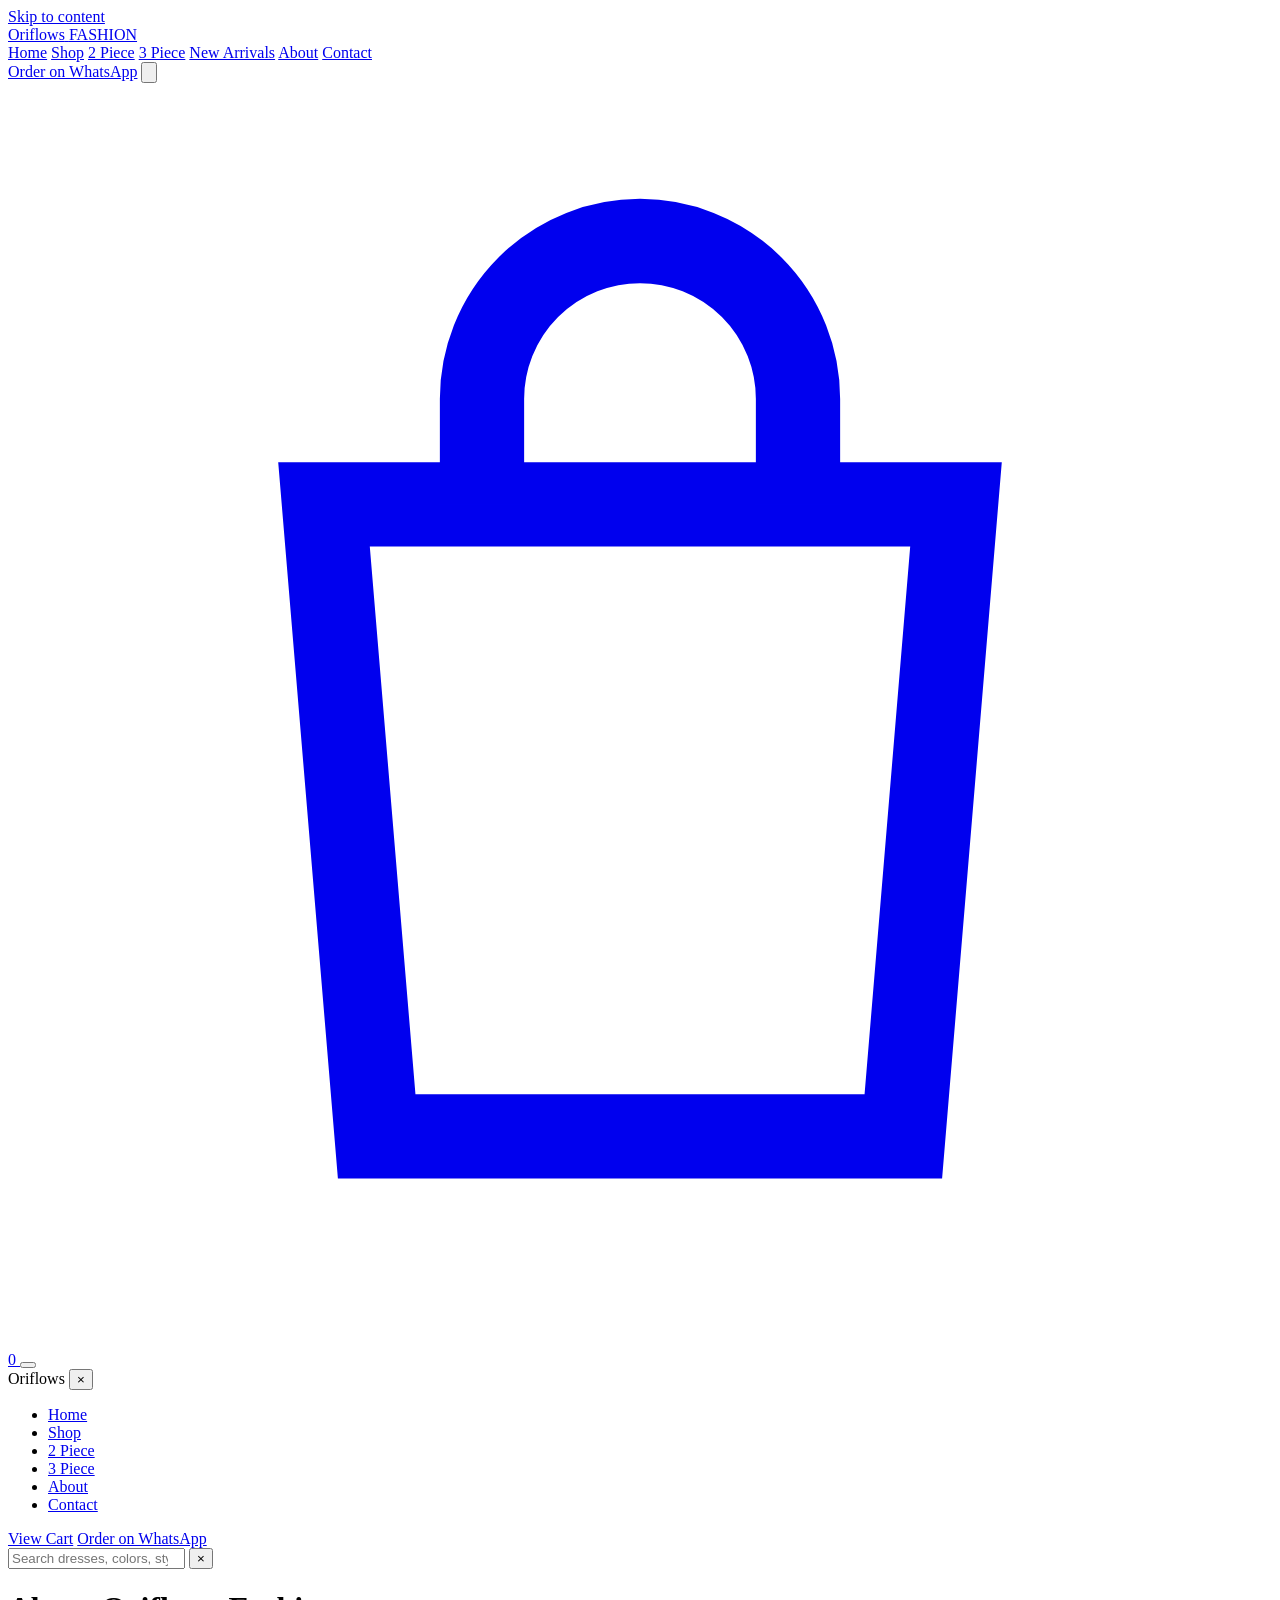
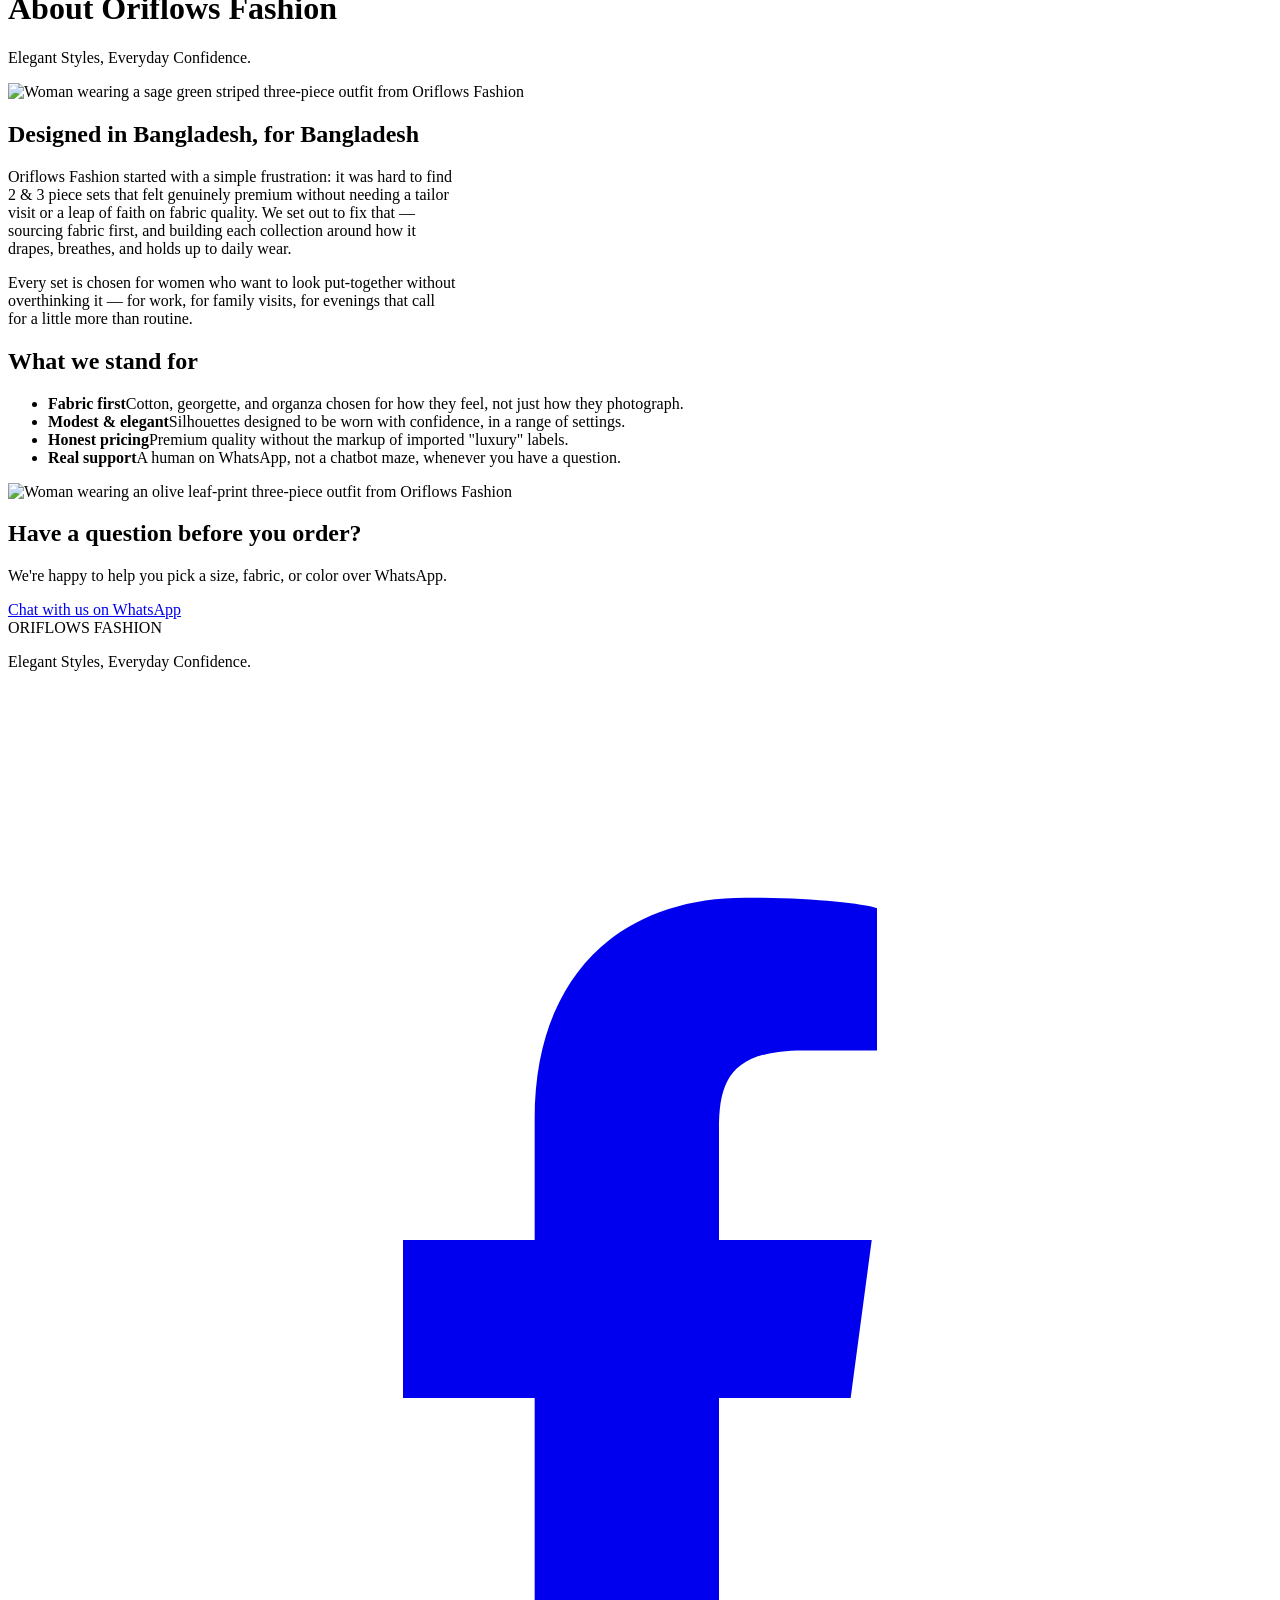
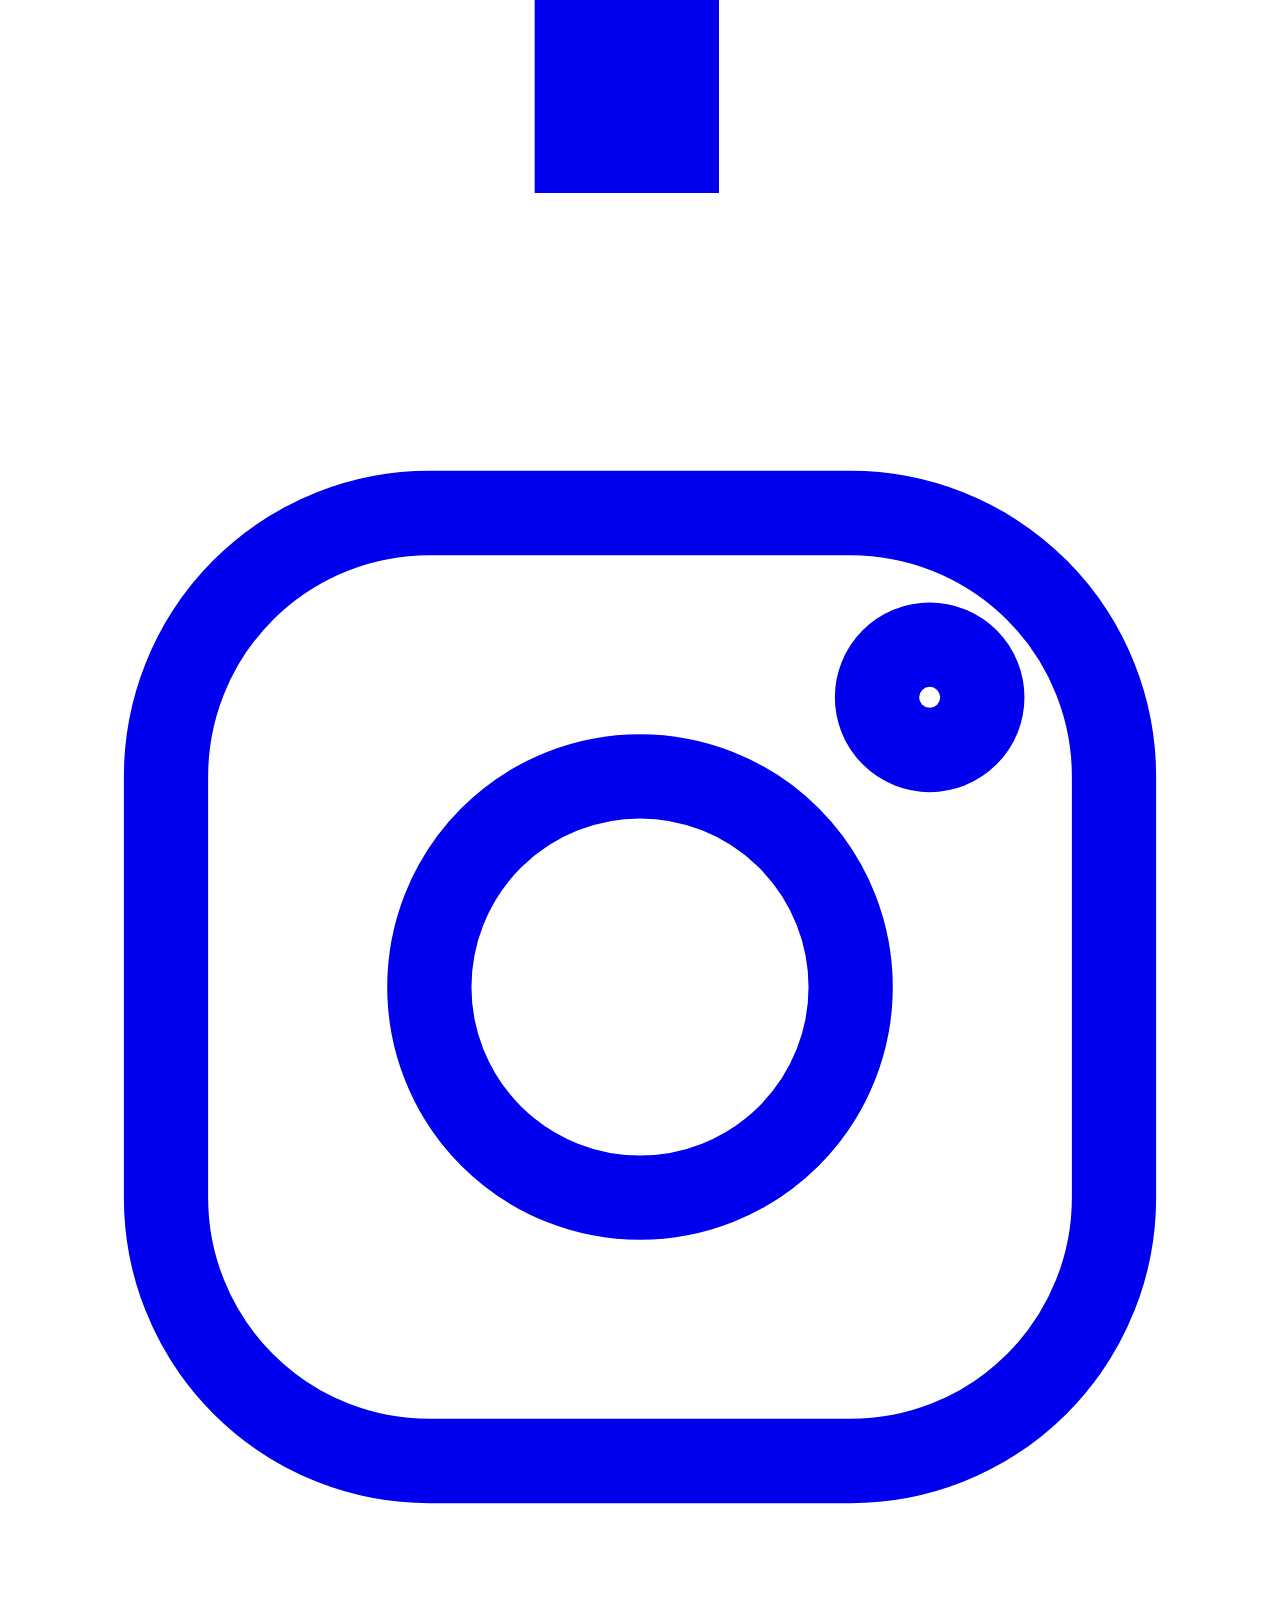
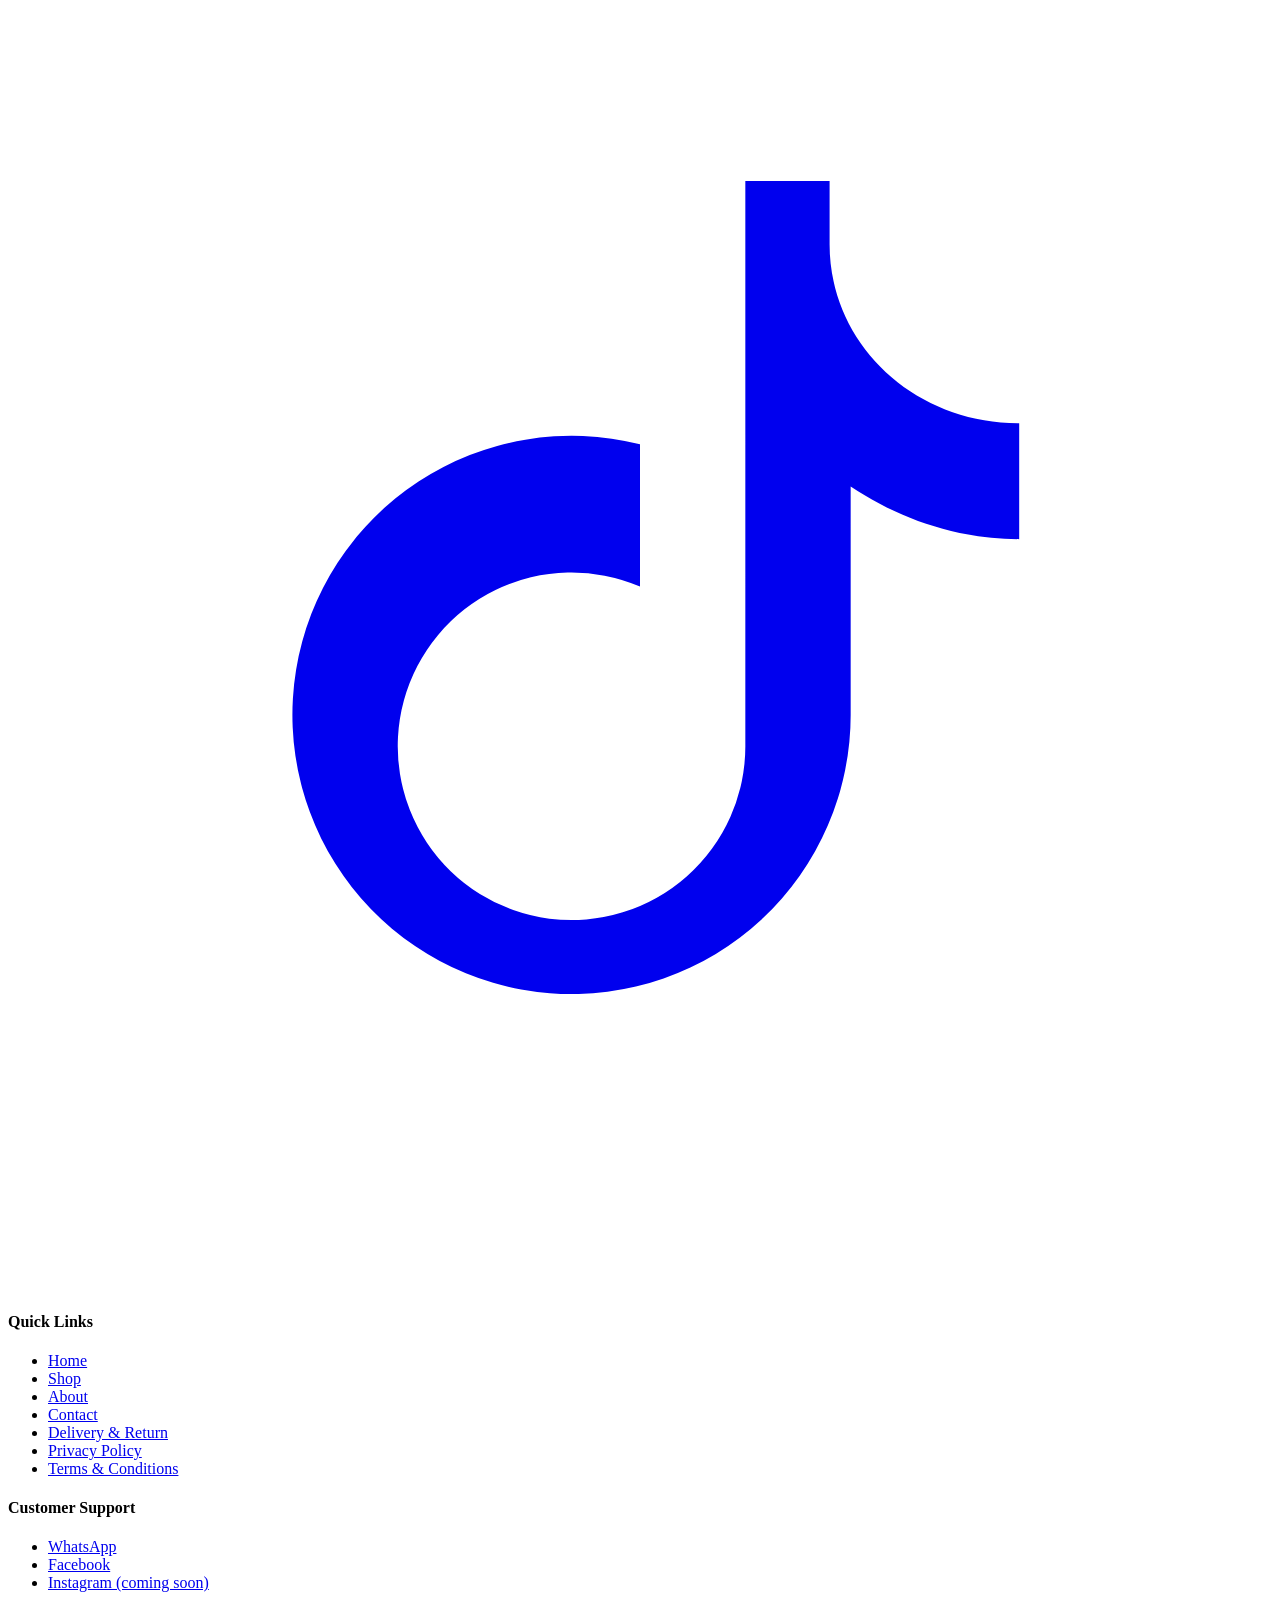
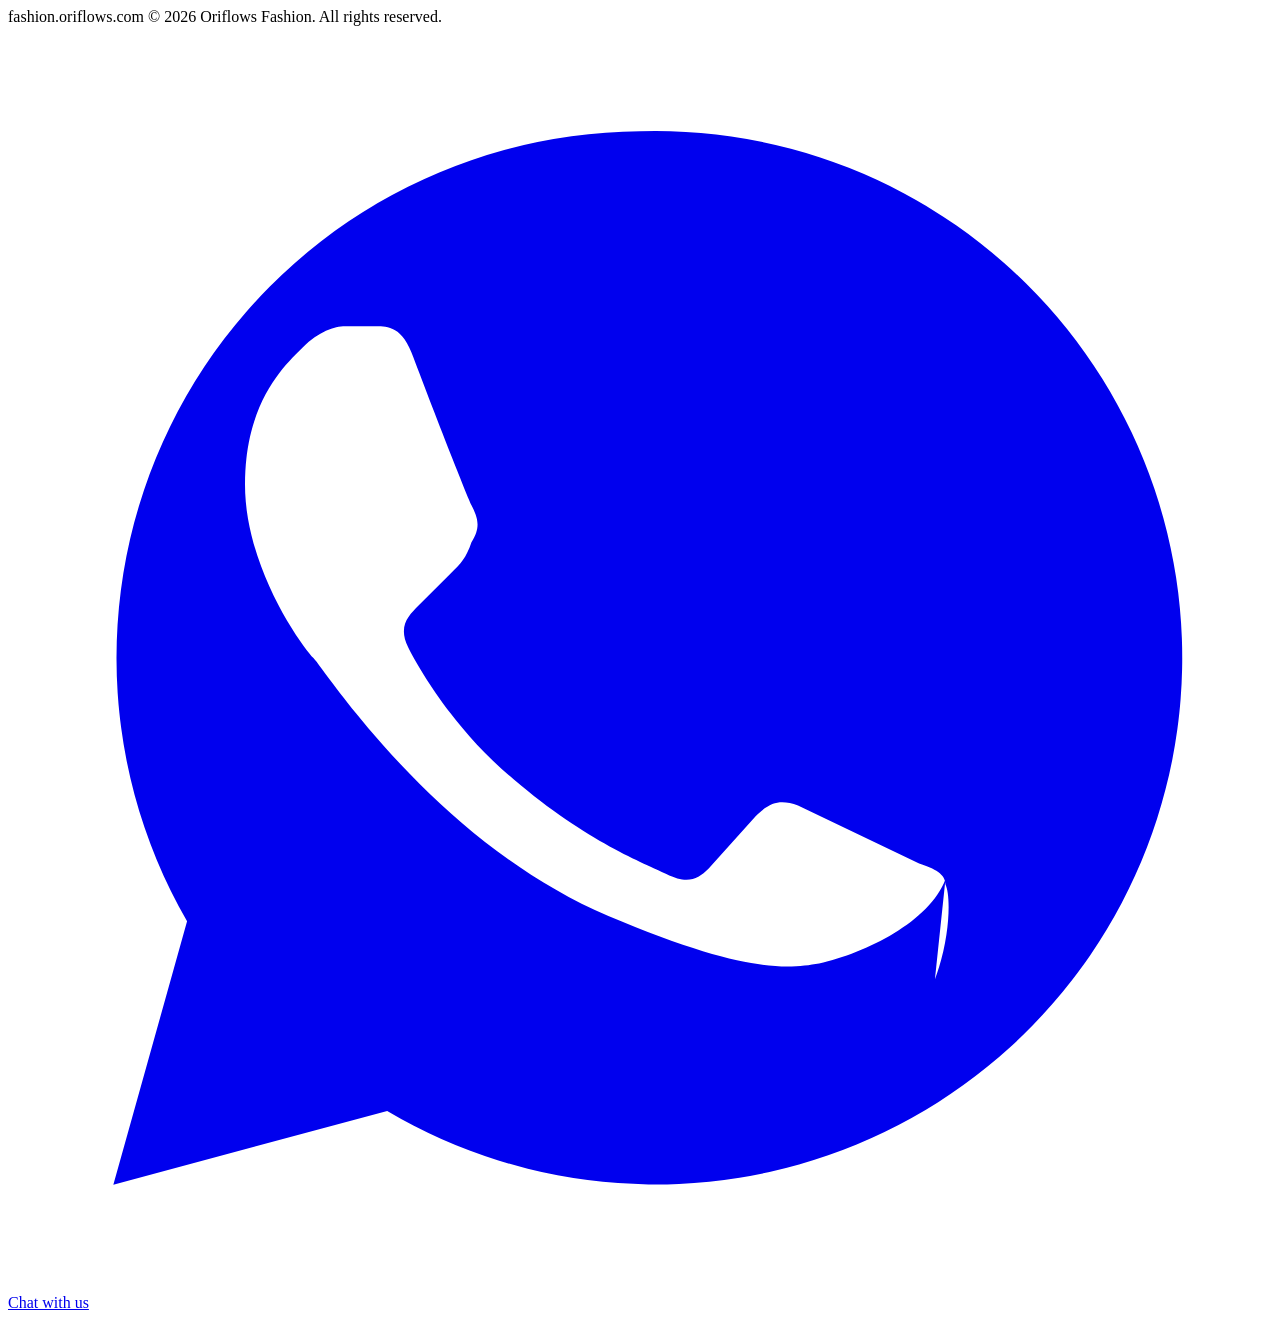
==== about.html @ 99f2ae24 "Add files via upload" ====
<!DOCTYPE html>
<html lang="en">
<head>
<meta charset="UTF-8">
<meta name="viewport" content="width=device-width, initial-scale=1.0">
<title>About Us | Oriflows Fashion</title>
<meta name="description" content="Oriflows Fashion is a Bangladesh-based women's fashion brand designing premium 2 & 3 piece outfits for everyday confidence.">
<link rel="canonical" href="https://fashion.oriflows.com/about">
<link rel="icon" href="data:,">
<link rel="stylesheet" href="css/style.css">
<link rel="stylesheet" href="css/responsive.css">
</head>
<body>
<a class="skip-link" href="#main">Skip to content</a>

<header class="site-header">
  <div class="container nav">
    <a href="index.html" class="brand">
      <span class="brand-name">Oriflows</span>
      <span class="brand-sub">FASHION</span>
    </a>
    <nav class="nav-links" aria-label="Main navigation">
      <a href="index.html">Home</a>
      <a href="shop.html">Shop</a>
      <a href="shop.html?category=2%20Piece">2 Piece</a>
      <a href="shop.html?category=3%20Piece">3 Piece</a>
      <a href="shop.html#top">New Arrivals</a>
      <a href="about.html" aria-current="page">About</a>
      <a href="contact.html">Contact</a>
    </nav>
    <div class="nav-actions">
      <a href="#" class="btn btn-whatsapp btn-sm nav-whatsapp" target="_blank" rel="noopener" data-whatsapp-hero>Order on WhatsApp</a>
      <button type="button" class="icon-btn" data-search-open aria-label="Search products">
        <svg viewBox="0 0 24 24" fill="none" stroke="currentColor" stroke-width="1.6"><circle cx="11" cy="11" r="7"/><line x1="21" y1="21" x2="16.65" y2="16.65"/></svg>
      </button>
      <a href="cart.html" class="icon-btn" aria-label="View cart">
        <svg viewBox="0 0 24 24" fill="none" stroke="currentColor" stroke-width="1.6"><path d="M6 8h12l-1 12H7L6 8z"/><path d="M9 8V6a3 3 0 0 1 6 0v2"/></svg>
        <span class="cart-count" data-cart-count data-count="0">0</span>
      </a>
      <button type="button" class="hamburger" data-hamburger aria-label="Open menu" aria-expanded="false"><span></span></button>
    </div>
  </div>
</header>

<div class="mobile-menu" data-mobile-menu>
  <div class="mobile-menu-top">
    <span class="brand-name" style="color:var(--color-primary)">Oriflows</span>
    <button type="button" class="mobile-menu-close" data-mobile-menu-close aria-label="Close menu">&times;</button>
  </div>
  <ul class="mobile-menu-links">
    <li><a href="index.html">Home</a></li>
    <li><a href="shop.html">Shop</a></li>
    <li><a href="shop.html?category=2%20Piece">2 Piece</a></li>
    <li><a href="shop.html?category=3%20Piece">3 Piece</a></li>
    <li><a href="about.html">About</a></li>
    <li><a href="contact.html">Contact</a></li>
  </ul>
  <div class="mobile-menu-footer">
    <a href="cart.html" class="btn btn-outline btn-block">View Cart</a>
    <a href="#" class="btn btn-whatsapp btn-block" target="_blank" rel="noopener" data-whatsapp-hero>Order on WhatsApp</a>
  </div>
</div>

<div class="search-overlay" data-search-overlay>
  <div class="search-box">
    <form onsubmit="return false;">
      <input type="search" placeholder="Search dresses, colors, styles..." data-search-input aria-label="Search products">
      <button type="button" data-search-close aria-label="Close search">&times;</button>
    </form>
    <div class="search-results" data-search-results></div>
  </div>
</div>

<main id="main">
  <div class="page-header">
    <div class="container">
      <h1>About Oriflows Fashion</h1>
      <p class="section-lede">Elegant Styles, Everyday Confidence.</p>
    </div>
  </div>

  <div class="container">
    <div class="about-block">
      <img src="assets/images/products/product-002-1.jpg" alt="Woman wearing a sage green striped three-piece outfit from Oriflows Fashion" loading="lazy">
      <div>
        <h2>Designed in Bangladesh, for Bangladesh</h2>
        <p class="section-lede" style="max-width:56ch;">Oriflows Fashion started with a simple frustration: it was hard to find 2 &amp; 3 piece sets that felt genuinely premium without needing a tailor visit or a leap of faith on fabric quality. We set out to fix that — sourcing fabric first, and building each collection around how it drapes, breathes, and holds up to daily wear.</p>
        <p class="section-lede" style="max-width:56ch;">Every set is chosen for women who want to look put-together without overthinking it — for work, for family visits, for evenings that call for a little more than routine.</p>
      </div>
    </div>

    <div class="about-block reverse">
      <div>
        <h2>What we stand for</h2>
        <ul class="about-values">
          <li><strong>Fabric first</strong>Cotton, georgette, and organza chosen for how they feel, not just how they photograph.</li>
          <li><strong>Modest &amp; elegant</strong>Silhouettes designed to be worn with confidence, in a range of settings.</li>
          <li><strong>Honest pricing</strong>Premium quality without the markup of imported "luxury" labels.</li>
          <li><strong>Real support</strong>A human on WhatsApp, not a chatbot maze, whenever you have a question.</li>
        </ul>
      </div>
      <img src="assets/images/products/product-003-1.jpg" alt="Woman wearing an olive leaf-print three-piece outfit from Oriflows Fashion" loading="lazy">
    </div>
  </div>

  <section class="section section-primary cta-banner">
    <div class="container">
      <h2>Have a question before you order?</h2>
      <p class="section-lede">We're happy to help you pick a size, fabric, or color over WhatsApp.</p>
      <a href="#" class="btn btn-whatsapp" target="_blank" rel="noopener" data-whatsapp-hero>Chat with us on WhatsApp</a>
    </div>
  </section>
</main>

<footer class="site-footer">
  <div class="container">
    <div class="footer-grid">
      <div class="footer-brand">
        <span class="brand-name">ORIFLOWS FASHION</span>
        <p class="footer-tagline">Elegant Styles, Everyday Confidence.</p>
        <div class="footer-social">
          <a href="https://facebook.com/oriflowsfashion" target="_blank" rel="noopener" aria-label="Facebook"><svg viewBox="0 0 24 24" fill="currentColor"><path d="M13.5 21v-7.5H16l.4-3H13.5V8.4c0-.9.2-1.5 1.6-1.5H16.5V4.2C16.2 4.1 15.2 4 14 4c-2.4 0-4 1.5-4 4.2V10.5H7.5v3H10V21z"/></svg></a>
          <a href="#" target="_blank" rel="noopener" aria-label="Instagram"><svg viewBox="0 0 24 24" fill="none" stroke="currentColor" stroke-width="1.6"><rect x="3" y="3" width="18" height="18" rx="5"/><circle cx="12" cy="12" r="4"/><circle cx="17.5" cy="6.5" r="1"/></svg></a>
          <a href="#" target="_blank" rel="noopener" aria-label="TikTok"><svg viewBox="0 0 24 24" fill="currentColor"><path d="M14 3v10.7a3.3 3.3 0 1 1-2-3V8a5.3 5.3 0 1 0 4 5.1V8.8c.9.6 2 1 3.2 1V7.6c-2 0-3.6-1.5-3.6-3.4V3z"/></svg></a>
        </div>
      </div>
      <div class="footer-col">
        <h4>Quick Links</h4>
        <ul>
          <li><a href="index.html">Home</a></li>
          <li><a href="shop.html">Shop</a></li>
          <li><a href="about.html">About</a></li>
          <li><a href="contact.html">Contact</a></li>
          <li><a href="delivery.html">Delivery &amp; Return</a></li>
          <li><a href="privacy.html">Privacy Policy</a></li>
          <li><a href="terms.html">Terms &amp; Conditions</a></li>
        </ul>
      </div>
      <div class="footer-col">
        <h4>Customer Support</h4>
        <ul>
          <li><a href="#" target="_blank" rel="noopener" data-whatsapp-hero>WhatsApp</a></li>
          <li><a href="https://facebook.com/oriflowsfashion" target="_blank" rel="noopener">Facebook</a></li>
          <li><a href="#" target="_blank" rel="noopener">Instagram (coming soon)</a></li>
        </ul>
      </div>
    </div>
    <div class="footer-bottom">
      <span>fashion.oriflows.com</span>
      <span>&copy; 2026 Oriflows Fashion. All rights reserved.</span>
    </div>
  </div>
</footer>

<a href="#" class="whatsapp-float" target="_blank" rel="noopener" data-whatsapp-hero aria-label="Chat with us on WhatsApp">
  <svg viewBox="0 0 24 24" fill="currentColor"><path d="M12 2a10 10 0 0 0-8.6 15L2 22l5.2-1.4A10 10 0 1 0 12 2zm5.8 14.2c-.3.8-1.5 1.4-2.4 1.6-.6.1-1.4.2-4-.9-3.3-1.4-5.4-4.7-5.6-4.9-.2-.2-1.3-1.7-1.3-3.3s.8-2.3 1.1-2.6c.3-.3.6-.4.8-.4h.6c.2 0 .5 0 .7.6.3.8 1 2.6 1.1 2.8.1.2.2.4 0 .7-.1.3-.2.4-.4.6l-.6.6c-.2.2-.4.4-.2.8.2.4.9 1.6 2 2.5 1.4 1.2 2.5 1.6 2.9 1.8.4.2.6.1.8-.1l.9-1c.3-.3.5-.3.8-.2l2.3 1.1c.3.1.5.2.5.4.1.2.1 1-.2 1.8z"/></svg>
  <span>Chat with us</span>
</a>

<script src="js/app.js"></script>
<script src="js/cart.js"></script>
</body>
</html>
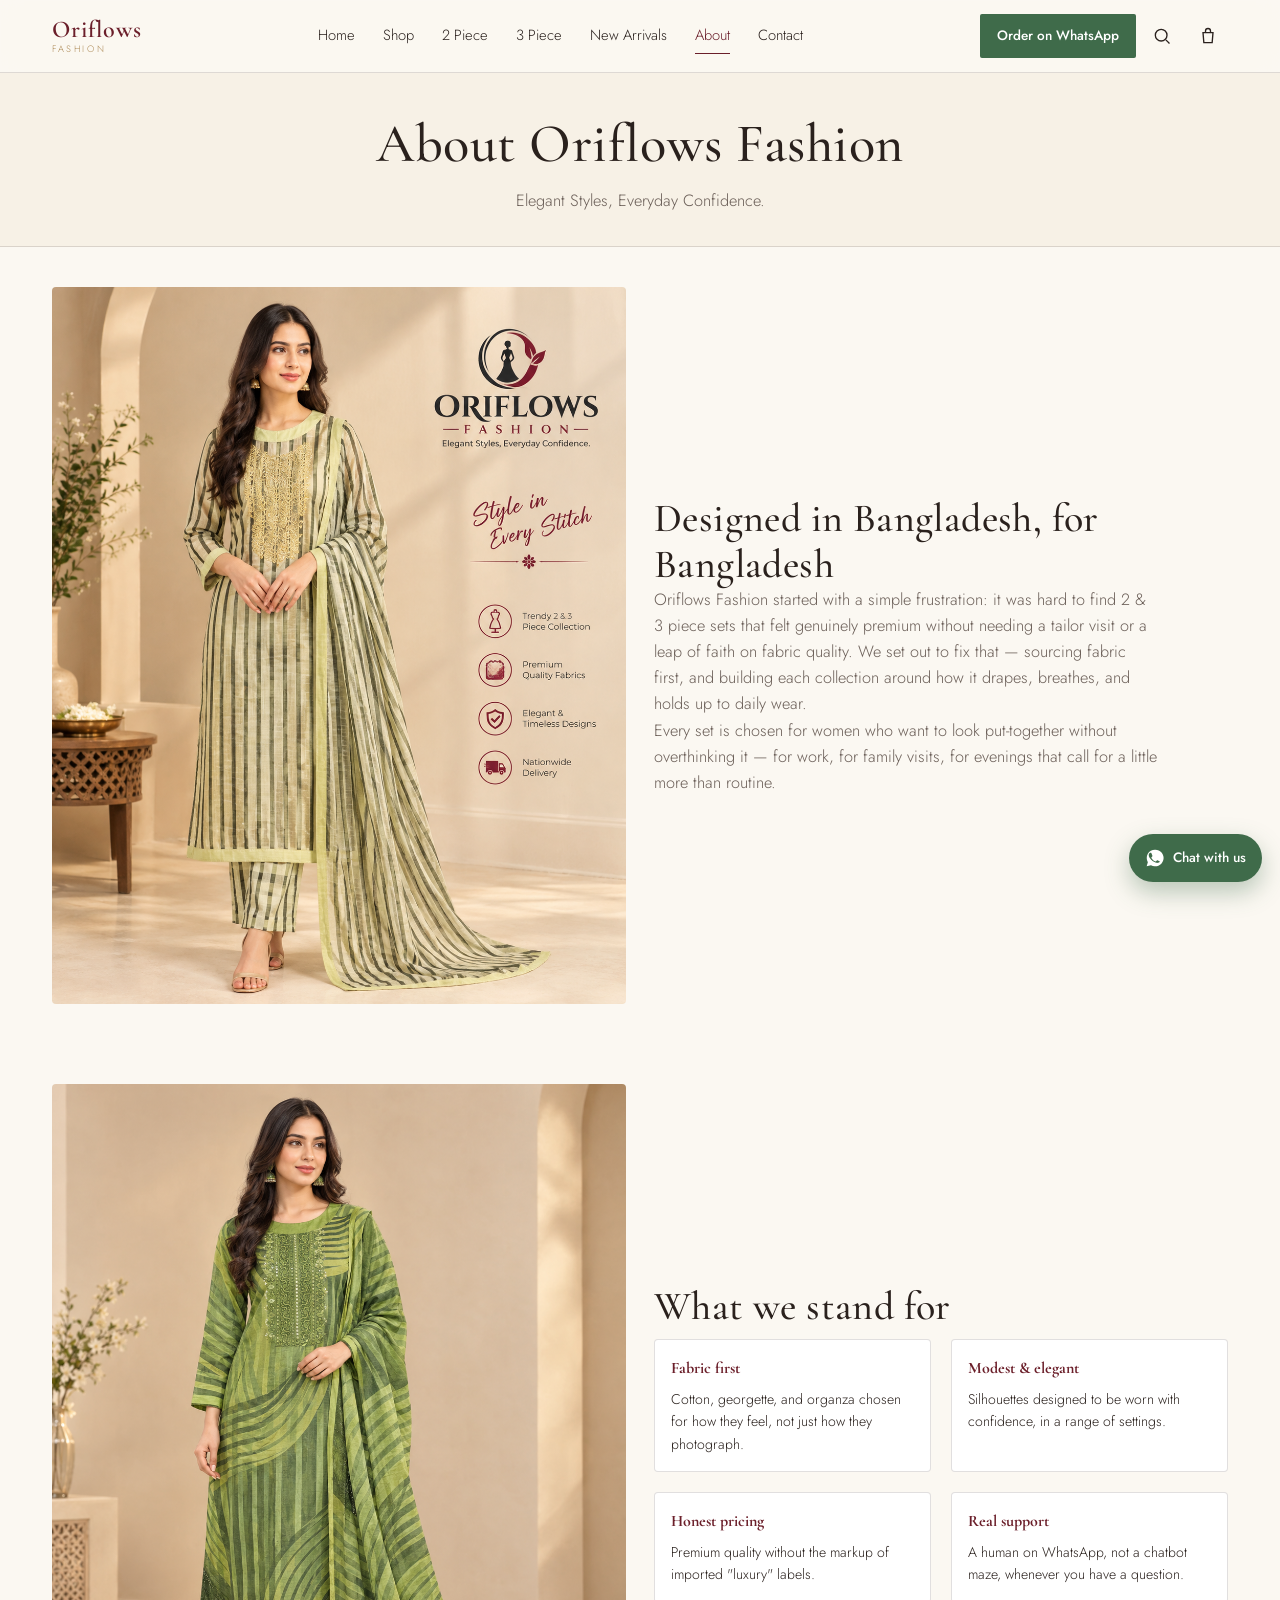
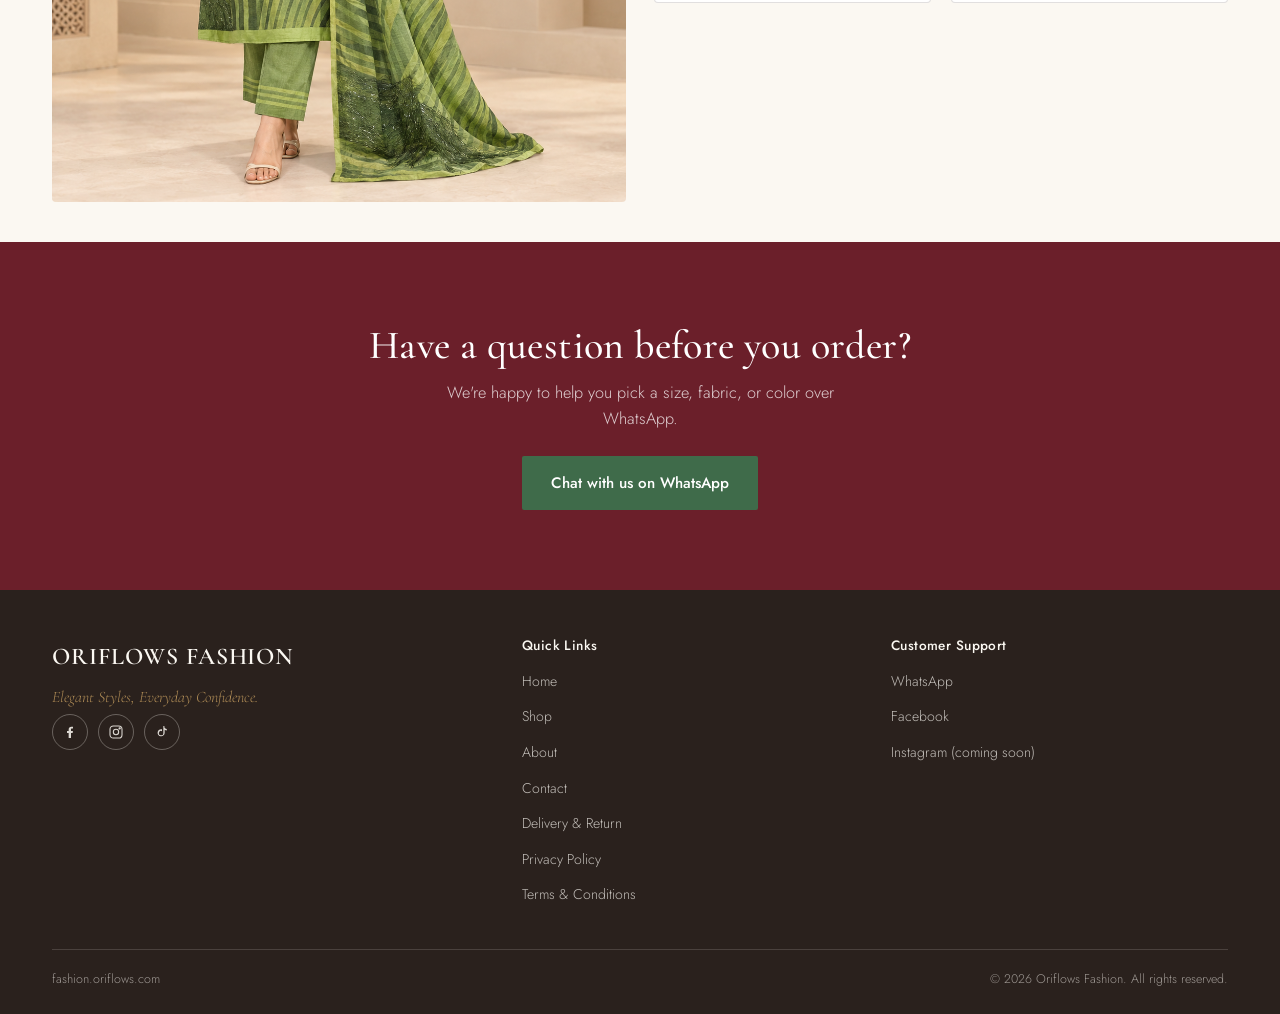
==== commit ad52f993: "Add files via upload" ====
--- a/about.html
+++ b/about.html
@@ -119,7 +119,7 @@
         <span class="brand-name">ORIFLOWS FASHION</span>
         <p class="footer-tagline">Elegant Styles, Everyday Confidence.</p>
         <div class="footer-social">
-          <a href="https://facebook.com/oriflowsfashion" target="_blank" rel="noopener" aria-label="Facebook"><svg viewBox="0 0 24 24" fill="currentColor"><path d="M13.5 21v-7.5H16l.4-3H13.5V8.4c0-.9.2-1.5 1.6-1.5H16.5V4.2C16.2 4.1 15.2 4 14 4c-2.4 0-4 1.5-4 4.2V10.5H7.5v3H10V21z"/></svg></a>
+          <a href="https://www.facebook.com/profile.php?id=61594446824345" target="_blank" rel="noopener" aria-label="Facebook"><svg viewBox="0 0 24 24" fill="currentColor"><path d="M13.5 21v-7.5H16l.4-3H13.5V8.4c0-.9.2-1.5 1.6-1.5H16.5V4.2C16.2 4.1 15.2 4 14 4c-2.4 0-4 1.5-4 4.2V10.5H7.5v3H10V21z"/></svg></a>
           <a href="#" target="_blank" rel="noopener" aria-label="Instagram"><svg viewBox="0 0 24 24" fill="none" stroke="currentColor" stroke-width="1.6"><rect x="3" y="3" width="18" height="18" rx="5"/><circle cx="12" cy="12" r="4"/><circle cx="17.5" cy="6.5" r="1"/></svg></a>
           <a href="#" target="_blank" rel="noopener" aria-label="TikTok"><svg viewBox="0 0 24 24" fill="currentColor"><path d="M14 3v10.7a3.3 3.3 0 1 1-2-3V8a5.3 5.3 0 1 0 4 5.1V8.8c.9.6 2 1 3.2 1V7.6c-2 0-3.6-1.5-3.6-3.4V3z"/></svg></a>
         </div>
@@ -140,7 +140,7 @@
         <h4>Customer Support</h4>
         <ul>
           <li><a href="#" target="_blank" rel="noopener" data-whatsapp-hero>WhatsApp</a></li>
-          <li><a href="https://facebook.com/oriflowsfashion" target="_blank" rel="noopener">Facebook</a></li>
+          <li><a href="https://www.facebook.com/profile.php?id=61594446824345" target="_blank" rel="noopener">Facebook</a></li>
           <li><a href="#" target="_blank" rel="noopener">Instagram (coming soon)</a></li>
         </ul>
       </div>
--- a/css/style.css
+++ b/css/style.css
@@ -0,0 +1,758 @@
+/* ==========================================================================
+   ORIFLOWS FASHION — CORE STYLESHEET
+   Mobile-first. Breakpoint overrides live in responsive.css.
+   ========================================================================== */
+
+@import url('https://fonts.googleapis.com/css2?family=Cormorant+Garamond:ital,wght@0,400;0,500;0,600;1,500&family=Jost:wght@300;400;500;600&display=swap');
+
+:root {
+  /* Color system */
+  --color-primary: #6B1F2A;       /* Deep Burgundy / Wine */
+  --color-primary-dark: #4A1219;
+  --color-primary-soft: #F1E4E4;
+  --color-secondary: #F7F1E6;     /* Ivory / Cream */
+  --color-secondary-alt: #FBF8F2;
+  --color-accent: #AD8A55;        /* Muted Gold */
+  --color-accent-soft: #E9DFC9;
+  --color-text: #2A211D;          /* Charcoal / Near Black */
+  --color-text-soft: #6B5F58;
+  --color-border: rgba(42, 33, 29, 0.14);
+  --color-white: #FFFFFF;
+  --color-success: #3F6B4A;
+  --color-danger: #A3382E;
+
+  /* Type */
+  --font-heading: 'Cormorant Garamond', Georgia, 'Times New Roman', serif;
+  --font-body: 'Jost', 'Segoe UI', Arial, sans-serif;
+
+  /* Layout */
+  --container-max: 1240px;
+  --radius-sm: 2px;
+  --radius-md: 4px;
+  --nav-height: 72px;
+  --shadow-soft: 0 8px 24px rgba(42, 33, 29, 0.08);
+}
+
+/* ---------- Reset ---------- */
+*, *::before, *::after { box-sizing: border-box; }
+html { scroll-behavior: smooth; }
+body, h1, h2, h3, h4, p, figure, ul, ol { margin: 0; }
+ul, ol { padding: 0; list-style: none; }
+img { max-width: 100%; display: block; }
+a { color: inherit; text-decoration: none; }
+button { font: inherit; cursor: pointer; border: none; background: none; color: inherit; }
+input, select, textarea { font: inherit; color: inherit; }
+
+body {
+  font-family: var(--font-body);
+  font-weight: 300;
+  color: var(--color-text);
+  background: var(--color-secondary-alt);
+  line-height: 1.6;
+  -webkit-font-smoothing: antialiased;
+}
+
+/* Visible keyboard focus everywhere */
+a:focus-visible, button:focus-visible, input:focus-visible,
+select:focus-visible, textarea:focus-visible {
+  outline: 2px solid var(--color-accent);
+  outline-offset: 3px;
+}
+
+@media (prefers-reduced-motion: reduce) {
+  * { animation-duration: 0.001ms !important; transition-duration: 0.001ms !important; }
+  html { scroll-behavior: auto; }
+}
+
+.container {
+  width: 100%;
+  max-width: var(--container-max);
+  margin: 0 auto;
+  padding: 0 20px;
+}
+
+.visually-hidden {
+  position: absolute; width: 1px; height: 1px; padding: 0; margin: -1px;
+  overflow: hidden; clip: rect(0,0,0,0); white-space: nowrap; border: 0;
+}
+
+.skip-link {
+  position: absolute; top: -48px; left: 12px; z-index: 200;
+  background: var(--color-primary); color: var(--color-white);
+  padding: 10px 16px; border-radius: var(--radius-sm);
+  transition: top .2s ease;
+}
+.skip-link:focus { top: 12px; }
+
+/* ---------- Typography ---------- */
+h1, h2, h3, h4, .font-heading {
+  font-family: var(--font-heading);
+  font-weight: 500;
+  color: var(--color-text);
+  letter-spacing: 0.01em;
+  line-height: 1.15;
+}
+
+h1 { font-size: clamp(2.1rem, 7vw, 3.4rem); }
+h2 { font-size: clamp(1.7rem, 5vw, 2.5rem); }
+h3 { font-size: clamp(1.25rem, 3.5vw, 1.55rem); }
+
+.section-eyebrow {
+  font-family: var(--font-body);
+  font-size: 0.8rem;
+  color: var(--color-accent);
+  font-weight: 500;
+  margin-bottom: 8px;
+}
+
+.section-lede {
+  color: var(--color-text-soft);
+  font-size: 1.02rem;
+  max-width: 46ch;
+}
+
+.section-head {
+  margin-bottom: 36px;
+}
+.section-head.center { text-align: center; margin-left: auto; margin-right: auto; }
+.section-head.center .section-lede { margin-left: auto; margin-right: auto; }
+
+/* ---------- Buttons ---------- */
+.btn {
+  display: inline-flex;
+  align-items: center;
+  justify-content: center;
+  gap: 8px;
+  padding: 14px 28px;
+  font-size: 0.95rem;
+  font-weight: 500;
+  border-radius: var(--radius-sm);
+  border: 1px solid transparent;
+  transition: background .2s ease, color .2s ease, border-color .2s ease, transform .15s ease;
+  white-space: nowrap;
+}
+.btn:active { transform: translateY(1px); }
+
+.btn-primary {
+  background: var(--color-primary);
+  color: var(--color-white);
+}
+.btn-primary:hover { background: var(--color-primary-dark); }
+
+.btn-outline {
+  border-color: var(--color-primary);
+  color: var(--color-primary);
+  background: transparent;
+}
+.btn-outline:hover { background: var(--color-primary); color: var(--color-white); }
+
+.btn-whatsapp {
+  background: #3F6B4A;
+  color: var(--color-white);
+}
+.btn-whatsapp:hover { background: #345A3E; }
+
+.btn-gold {
+  background: var(--color-accent);
+  color: var(--color-white);
+}
+.btn-gold:hover { background: #977844; }
+
+.btn-block { width: 100%; }
+.btn-sm { padding: 10px 16px; font-size: 0.85rem; }
+
+.btn[disabled], .btn.is-disabled {
+  opacity: 0.5; cursor: not-allowed; pointer-events: none;
+}
+
+/* ---------- Header / Nav ---------- */
+.site-header {
+  position: sticky;
+  top: 0;
+  z-index: 100;
+  background: rgba(251, 248, 242, 0.94);
+  backdrop-filter: saturate(160%) blur(10px);
+  border-bottom: 1px solid var(--color-border);
+}
+
+.nav {
+  height: var(--nav-height);
+  display: flex;
+  align-items: center;
+  justify-content: space-between;
+  gap: 16px;
+}
+
+.brand {
+  display: flex;
+  flex-direction: column;
+  line-height: 1;
+}
+.brand-name {
+  font-family: var(--font-heading);
+  font-size: 1.5rem;
+  font-weight: 600;
+  letter-spacing: 0.04em;
+  color: var(--color-primary);
+}
+.brand-sub {
+  font-size: 0.58rem;
+  letter-spacing: 0.28em;
+  color: var(--color-accent);
+  margin-top: 2px;
+}
+
+.nav-links {
+  display: none;
+}
+
+.nav-actions {
+  display: flex;
+  align-items: center;
+  gap: 6px;
+}
+
+.icon-btn {
+  position: relative;
+  width: 40px;
+  height: 40px;
+  display: flex;
+  align-items: center;
+  justify-content: center;
+  border-radius: 50%;
+  color: var(--color-text);
+}
+.icon-btn:hover { background: var(--color-primary-soft); }
+.icon-btn svg { width: 20px; height: 20px; }
+
+.cart-count {
+  position: absolute;
+  top: 2px;
+  right: 2px;
+  min-width: 16px;
+  height: 16px;
+  padding: 0 3px;
+  border-radius: 50%;
+  background: var(--color-primary);
+  color: var(--color-white);
+  font-size: 0.62rem;
+  display: flex;
+  align-items: center;
+  justify-content: center;
+}
+.cart-count[data-count="0"] { display: none; }
+
+.nav-whatsapp { display: none; }
+
+.hamburger {
+  width: 40px; height: 40px;
+  display: flex; align-items: center; justify-content: center;
+}
+.hamburger span, .hamburger::before, .hamburger::after {
+  content: '';
+  display: block;
+  width: 20px; height: 1.5px;
+  background: var(--color-text);
+  position: relative;
+  transition: transform .2s ease, opacity .2s ease;
+}
+.hamburger::before { position: absolute; transform: translateY(-6px); }
+.hamburger::after { position: absolute; transform: translateY(6px); }
+.hamburger.is-open span { background: transparent; }
+.hamburger.is-open::before { transform: rotate(45deg); }
+.hamburger.is-open::after { transform: rotate(-45deg); }
+
+/* Mobile menu drawer */
+.mobile-menu {
+  position: fixed;
+  inset: 0;
+  z-index: 150;
+  background: var(--color-secondary-alt);
+  transform: translateX(100%);
+  transition: transform .28s ease;
+  overflow-y: auto;
+  padding: 24px 24px 40px;
+}
+.mobile-menu.is-open { transform: translateX(0); }
+.mobile-menu-top {
+  display: flex; align-items: center; justify-content: space-between;
+  margin-bottom: 32px;
+}
+.mobile-menu-close {
+  width: 40px; height: 40px; display: flex; align-items: center; justify-content: center;
+  font-size: 1.4rem;
+}
+.mobile-menu-links li { border-bottom: 1px solid var(--color-border); }
+.mobile-menu-links a {
+  display: block; padding: 16px 4px;
+  font-family: var(--font-heading); font-size: 1.3rem;
+}
+.mobile-menu-footer { margin-top: 32px; display: flex; flex-direction: column; gap: 12px; }
+
+/* Search overlay */
+.search-overlay {
+  position: fixed; inset: 0; z-index: 160;
+  background: rgba(42,33,29,0.5);
+  display: none;
+  align-items: flex-start;
+  justify-content: center;
+  padding: 12vh 20px 20px;
+}
+.search-overlay.is-open { display: flex; }
+.search-box {
+  width: 100%; max-width: 560px;
+  background: var(--color-secondary-alt);
+  border-radius: var(--radius-md);
+  padding: 20px;
+  box-shadow: var(--shadow-soft);
+}
+.search-box form { display: flex; gap: 8px; border-bottom: 1px solid var(--color-border); padding-bottom: 12px; }
+.search-box input { flex: 1; background: transparent; border: none; font-size: 1.1rem; padding: 8px 4px; }
+.search-results { margin-top: 14px; max-height: 50vh; overflow-y: auto; }
+.search-result-item { display: flex; gap: 12px; padding: 10px 4px; border-bottom: 1px solid var(--color-border); align-items: center; }
+.search-result-item img { width: 48px; height: 60px; object-fit: cover; border-radius: var(--radius-sm); }
+.search-empty { color: var(--color-text-soft); padding: 14px 4px; font-size: 0.9rem; }
+
+/* ---------- Hero ---------- */
+.hero {
+  position: relative;
+  padding: 40px 0 56px;
+  overflow: hidden;
+  background: linear-gradient(180deg, var(--color-secondary) 0%, var(--color-secondary-alt) 100%);
+}
+.hero-grid {
+  display: grid;
+  gap: 32px;
+}
+.hero-copy { text-align: center; }
+.hero-copy h1 { margin-bottom: 16px; }
+.hero-copy .section-lede { margin: 0 auto 28px; font-size: 1.05rem; }
+.hero-actions {
+  display: flex; flex-wrap: wrap; gap: 12px; justify-content: center;
+}
+.hero-figure {
+  position: relative;
+  justify-self: center;
+  width: min(84vw, 380px);
+}
+.hero-figure-frame {
+  border-radius: 200px 200px 8px 8px;
+  overflow: hidden;
+  box-shadow: var(--shadow-soft);
+  border: 1px solid var(--color-border);
+}
+.hero-figure-frame img { aspect-ratio: 4 / 5; object-fit: cover; }
+.hero-tag {
+  position: absolute;
+  bottom: -18px;
+  left: 50%;
+  transform: translateX(-50%);
+  background: var(--color-white);
+  border: 1px solid var(--color-border);
+  border-radius: 999px;
+  padding: 10px 20px;
+  font-family: var(--font-heading);
+  font-style: italic;
+  font-size: 0.95rem;
+  color: var(--color-primary);
+  box-shadow: var(--shadow-soft);
+  white-space: nowrap;
+}
+
+/* ---------- Product grid & cards ---------- */
+.grid {
+  display: grid;
+  grid-template-columns: repeat(2, 1fr);
+  gap: 16px;
+}
+
+.product-card {
+  background: var(--color-white);
+  border: 1px solid var(--color-border);
+  border-radius: var(--radius-md);
+  overflow: hidden;
+  display: flex;
+  flex-direction: column;
+  transition: box-shadow .2s ease;
+}
+.product-card:hover { box-shadow: var(--shadow-soft); }
+
+.product-card-media {
+  position: relative;
+  aspect-ratio: 4 / 5;
+  overflow: hidden;
+  background: var(--color-secondary);
+}
+.product-card-media img {
+  width: 100%; height: 100%; object-fit: cover;
+  transition: transform .4s ease;
+}
+.product-card:hover .product-card-media img { transform: scale(1.04); }
+
+.badge {
+  position: absolute;
+  top: 10px; left: 10px;
+  background: var(--color-primary);
+  color: var(--color-white);
+  font-size: 0.68rem;
+  padding: 4px 9px;
+  border-radius: 999px;
+  letter-spacing: 0.02em;
+}
+.badge.badge-new { background: var(--color-accent); }
+.badge.badge-out { background: var(--color-text-soft); }
+
+.product-card-quick {
+  position: absolute;
+  bottom: 10px; right: 10px;
+  background: rgba(251,248,242,0.94);
+  border-radius: 999px;
+  padding: 8px 14px;
+  font-size: 0.75rem;
+  opacity: 0;
+  transform: translateY(6px);
+  transition: opacity .2s ease, transform .2s ease;
+}
+.product-card:hover .product-card-quick,
+.product-card:focus-within .product-card-quick { opacity: 1; transform: translateY(0); }
+
+.product-card-body {
+  padding: 14px 14px 16px;
+  display: flex;
+  flex-direction: column;
+  gap: 8px;
+  flex: 1;
+}
+.product-card-category {
+  font-size: 0.7rem;
+  color: var(--color-accent);
+  letter-spacing: 0.03em;
+}
+.product-card-name {
+  font-family: var(--font-heading);
+  font-size: 1.05rem;
+  font-weight: 500;
+}
+.product-card-price {
+  display: flex; align-items: baseline; gap: 8px;
+}
+.price-current { font-weight: 500; color: var(--color-primary); }
+.price-old { text-decoration: line-through; color: var(--color-text-soft); font-size: 0.85rem; }
+
+.product-card-actions {
+  margin-top: auto;
+  display: flex;
+  gap: 8px;
+  padding-top: 8px;
+}
+.product-card-actions .btn { flex: 1; padding: 10px 10px; font-size: 0.8rem; }
+
+/* ---------- Sections (generic) ---------- */
+.section { padding: 56px 0; }
+.section-alt { background: var(--color-secondary); }
+.section-primary { background: var(--color-primary); color: var(--color-white); }
+.section-primary .section-lede { color: rgba(255,255,255,0.78); }
+.section-primary h2 { color: var(--color-white); }
+
+.scroll-row {
+  display: flex;
+  gap: 16px;
+  overflow-x: auto;
+  padding-bottom: 8px;
+  scroll-snap-type: x mandatory;
+  -webkit-overflow-scrolling: touch;
+}
+.scroll-row .product-card { min-width: 62vw; scroll-snap-align: start; }
+.scroll-row::-webkit-scrollbar { height: 4px; }
+.scroll-row::-webkit-scrollbar-thumb { background: var(--color-border); border-radius: 4px; }
+
+/* Why choose */
+.value-grid {
+  display: grid;
+  grid-template-columns: repeat(2, 1fr);
+  gap: 20px;
+}
+.value-item { text-align: center; padding: 8px; }
+.value-icon {
+  width: 52px; height: 52px;
+  margin: 0 auto 14px;
+  border: 1px solid var(--color-accent);
+  border-radius: 50%;
+  display: flex; align-items: center; justify-content: center;
+  color: var(--color-accent);
+}
+.value-icon svg { width: 24px; height: 24px; }
+.value-item h3 { font-size: 1rem; margin-bottom: 6px; }
+.value-item p { font-size: 0.88rem; color: var(--color-text-soft); }
+
+/* Reviews */
+.review-card {
+  background: var(--color-white);
+  border: 1px solid var(--color-border);
+  border-radius: var(--radius-md);
+  padding: 22px;
+  height: 100%;
+}
+.review-stars { color: var(--color-accent); font-size: 0.85rem; margin-bottom: 10px; letter-spacing: 2px; }
+.review-quote { font-family: var(--font-heading); font-size: 1.1rem; font-style: italic; margin-bottom: 14px; }
+.review-name { font-size: 0.85rem; color: var(--color-text-soft); }
+.demo-note { font-size: 0.7rem; color: var(--color-text-soft); margin-top: 24px; text-align: center; }
+
+/* Social proof */
+.social-grid { display: grid; grid-template-columns: repeat(2, 1fr); gap: 8px; }
+.social-tile {
+  aspect-ratio: 1; background: var(--color-secondary);
+  display: flex; align-items: center; justify-content: center;
+  border-radius: var(--radius-sm);
+  color: var(--color-text-soft);
+  border: 1px solid var(--color-border);
+  font-size: 0.75rem; text-align: center; padding: 10px;
+}
+
+/* Newsletter / WhatsApp CTA banner */
+.cta-banner {
+  text-align: center;
+}
+.cta-banner h2 { margin-bottom: 12px; }
+.cta-banner .section-lede { margin: 0 auto 24px; }
+.cta-banner form {
+  display: flex; flex-direction: column; gap: 10px;
+  max-width: 420px; margin: 0 auto 16px;
+}
+.cta-banner input[type="email"] {
+  padding: 13px 16px;
+  border-radius: var(--radius-sm);
+  border: 1px solid rgba(255,255,255,0.4);
+  background: rgba(255,255,255,0.08);
+  color: var(--color-white);
+}
+.cta-banner input::placeholder { color: rgba(255,255,255,0.6); }
+.form-note { font-size: 0.75rem; color: rgba(255,255,255,0.65); }
+
+/* ---------- Footer ---------- */
+.site-footer {
+  background: var(--color-text);
+  color: rgba(251,248,242,0.85);
+  padding: 48px 0 24px;
+}
+.footer-grid {
+  display: grid;
+  gap: 32px;
+  margin-bottom: 32px;
+}
+.footer-brand .brand-name { color: var(--color-secondary-alt); }
+.footer-tagline { font-family: var(--font-heading); font-style: italic; color: var(--color-accent); margin-top: 8px; font-size: 1rem; }
+.footer-col h4 { color: var(--color-secondary-alt); font-family: var(--font-body); font-size: 0.85rem; font-weight: 500; margin-bottom: 14px; letter-spacing: 0.03em; }
+.footer-col ul li { margin-bottom: 10px; }
+.footer-col a { font-size: 0.88rem; color: rgba(251,248,242,0.72); }
+.footer-col a:hover { color: var(--color-accent); }
+.footer-social { display: flex; gap: 10px; margin-top: 4px; }
+.footer-social a {
+  width: 36px; height: 36px; border-radius: 50%;
+  border: 1px solid rgba(251,248,242,0.3);
+  display: flex; align-items: center; justify-content: center;
+}
+.footer-social svg { width: 16px; height: 16px; }
+.footer-bottom {
+  border-top: 1px solid rgba(251,248,242,0.15);
+  padding-top: 20px;
+  font-size: 0.78rem;
+  color: rgba(251,248,242,0.55);
+  display: flex; flex-direction: column; gap: 8px;
+  text-align: center;
+}
+
+/* ---------- Floating WhatsApp ---------- */
+.whatsapp-float {
+  position: fixed;
+  bottom: 18px; right: 18px;
+  z-index: 90;
+  display: flex; align-items: center; gap: 8px;
+  background: #3F6B4A;
+  color: var(--color-white);
+  padding: 13px 16px;
+  border-radius: 999px;
+  box-shadow: 0 10px 24px rgba(63,107,74,0.35);
+}
+.whatsapp-float svg { width: 20px; height: 20px; }
+.whatsapp-float span { font-size: 0.85rem; font-weight: 500; }
+
+/* ---------- Breadcrumb ---------- */
+.breadcrumb {
+  font-size: 0.8rem;
+  color: var(--color-text-soft);
+  padding: 18px 0 0;
+}
+.breadcrumb a:hover { color: var(--color-primary); }
+
+/* ---------- Page header (About/Contact/Policy) ---------- */
+.page-header {
+  padding: 40px 0 32px;
+  text-align: center;
+  background: var(--color-secondary);
+  border-bottom: 1px solid var(--color-border);
+}
+.page-header .section-lede { margin: 12px auto 0; }
+
+/* ---------- Shop page ---------- */
+.shop-layout { display: block; }
+.shop-toolbar {
+  display: flex; align-items: center; justify-content: space-between;
+  gap: 12px; margin-bottom: 20px; flex-wrap: wrap;
+}
+.result-count { font-size: 0.85rem; color: var(--color-text-soft); }
+.select-control {
+  border: 1px solid var(--color-border);
+  border-radius: var(--radius-sm);
+  padding: 9px 12px;
+  background: var(--color-white);
+  font-size: 0.85rem;
+}
+.filter-toggle {
+  display: inline-flex; align-items: center; gap: 8px;
+  border: 1px solid var(--color-border);
+  padding: 9px 14px; border-radius: var(--radius-sm);
+  font-size: 0.85rem;
+}
+.filter-panel {
+  display: none;
+  background: var(--color-white);
+  border: 1px solid var(--color-border);
+  border-radius: var(--radius-md);
+  padding: 18px;
+  margin-bottom: 20px;
+}
+.filter-panel.is-open { display: block; }
+.filter-group { margin-bottom: 18px; }
+.filter-group:last-child { margin-bottom: 0; }
+.filter-group-title { font-size: 0.8rem; font-weight: 500; margin-bottom: 10px; letter-spacing: 0.02em; }
+.filter-chip-row { display: flex; flex-wrap: wrap; gap: 8px; }
+.filter-chip {
+  border: 1px solid var(--color-border);
+  padding: 7px 14px; border-radius: 999px; font-size: 0.8rem;
+}
+.filter-chip[aria-pressed="true"] { background: var(--color-primary); color: var(--color-white); border-color: var(--color-primary); }
+.price-range-row { display: flex; align-items: center; gap: 10px; font-size: 0.82rem; }
+.price-range-row input[type="range"] { flex: 1; accent-color: var(--color-primary); }
+.filter-actions { display: flex; gap: 10px; margin-top: 16px; }
+
+.empty-state {
+  text-align: center; padding: 60px 20px; color: var(--color-text-soft);
+}
+
+/* ---------- Product detail ---------- */
+.pdp-grid { display: grid; gap: 28px; }
+.pdp-gallery-main {
+  aspect-ratio: 4/5; border-radius: var(--radius-md); overflow: hidden;
+  border: 1px solid var(--color-border); background: var(--color-secondary);
+}
+.pdp-gallery-main img { width: 100%; height: 100%; object-fit: cover; }
+.pdp-gallery-thumbs { display: flex; gap: 10px; margin-top: 10px; overflow-x: auto; }
+.pdp-gallery-thumbs button {
+  width: 64px; height: 80px; flex-shrink: 0; border-radius: var(--radius-sm);
+  overflow: hidden; border: 1px solid var(--color-border); opacity: 0.6;
+}
+.pdp-gallery-thumbs button.is-active { opacity: 1; border-color: var(--color-primary); }
+.pdp-gallery-thumbs img { width: 100%; height: 100%; object-fit: cover; }
+
+.pdp-info-category { font-size: 0.78rem; color: var(--color-accent); margin-bottom: 6px; }
+.pdp-info h1 { font-size: clamp(1.6rem, 5vw, 2.1rem); margin-bottom: 10px; }
+.pdp-price { display: flex; align-items: baseline; gap: 10px; margin-bottom: 6px; }
+.pdp-price .price-current { font-size: 1.3rem; }
+.pdp-stock { font-size: 0.85rem; margin-bottom: 18px; }
+.pdp-stock.in { color: var(--color-success); }
+.pdp-stock.out { color: var(--color-danger); }
+.pdp-desc { color: var(--color-text-soft); margin-bottom: 22px; }
+
+.pdp-meta-table { width: 100%; border-collapse: collapse; margin-bottom: 22px; font-size: 0.88rem; }
+.pdp-meta-table td { padding: 8px 0; border-bottom: 1px solid var(--color-border); }
+.pdp-meta-table td:first-child { color: var(--color-text-soft); width: 40%; }
+
+.option-group { margin-bottom: 20px; }
+.option-label { font-size: 0.85rem; font-weight: 500; margin-bottom: 10px; }
+.size-row { display: flex; gap: 8px; flex-wrap: wrap; }
+.size-chip {
+  width: 44px; height: 40px; border: 1px solid var(--color-border);
+  border-radius: var(--radius-sm); display: flex; align-items: center; justify-content: center;
+  font-size: 0.82rem;
+}
+.size-chip[aria-pressed="true"] { border-color: var(--color-primary); background: var(--color-primary); color: var(--color-white); }
+
+.qty-row { display: flex; align-items: center; gap: 0; width: fit-content; border: 1px solid var(--color-border); border-radius: var(--radius-sm); }
+.qty-row button { width: 40px; height: 40px; font-size: 1.1rem; }
+.qty-row input { width: 44px; text-align: center; border: none; background: transparent; -moz-appearance: textfield; }
+.qty-row input::-webkit-outer-spin-button, .qty-row input::-webkit-inner-spin-button { -webkit-appearance: none; margin: 0; }
+
+.pdp-actions { display: flex; flex-direction: column; gap: 10px; margin-top: 22px; }
+
+.trust-row { display: flex; flex-wrap: wrap; gap: 14px 20px; margin-top: 26px; padding-top: 20px; border-top: 1px solid var(--color-border); }
+.trust-row .trust-item { display: flex; align-items: center; gap: 8px; font-size: 0.8rem; color: var(--color-text-soft); }
+.trust-row svg { width: 16px; height: 16px; color: var(--color-accent); flex-shrink: 0; }
+
+/* Related products */
+.related-title { margin-bottom: 20px; }
+
+/* ---------- About page ---------- */
+.about-block { display: grid; gap: 28px; align-items: center; padding: 40px 0; }
+.about-block img { border-radius: var(--radius-md); aspect-ratio: 4/5; object-fit: cover; }
+.about-values { display: grid; grid-template-columns: repeat(2,1fr); gap: 20px; margin-top: 10px; }
+.about-values li { padding: 16px; background: var(--color-white); border: 1px solid var(--color-border); border-radius: var(--radius-md); font-size: 0.88rem; }
+.about-values strong { display: block; font-family: var(--font-heading); font-size: 1rem; margin-bottom: 6px; color: var(--color-primary); }
+
+/* ---------- Contact page ---------- */
+.contact-grid { display: grid; gap: 32px; }
+.contact-card { background: var(--color-white); border: 1px solid var(--color-border); border-radius: var(--radius-md); padding: 24px; }
+.contact-method { display: flex; gap: 14px; padding: 14px 0; border-bottom: 1px solid var(--color-border); align-items: flex-start; }
+.contact-method:last-child { border-bottom: none; }
+.contact-method svg { width: 20px; height: 20px; color: var(--color-accent); flex-shrink: 0; margin-top: 2px; }
+.contact-method h4 { font-size: 0.92rem; margin-bottom: 3px; }
+.contact-method p, .contact-method a { font-size: 0.86rem; color: var(--color-text-soft); }
+
+.form-field { margin-bottom: 16px; }
+.form-field label { display: block; font-size: 0.85rem; margin-bottom: 6px; }
+.form-field input, .form-field textarea, .form-field select {
+  width: 100%; padding: 12px 14px; border: 1px solid var(--color-border);
+  border-radius: var(--radius-sm); background: var(--color-white);
+}
+.form-field textarea { min-height: 120px; resize: vertical; }
+.form-status { font-size: 0.85rem; margin-top: 10px; display: none; }
+.form-status.is-visible { display: block; }
+.form-status.success { color: var(--color-success); }
+
+/* ---------- Cart page ---------- */
+.cart-item {
+  display: grid; grid-template-columns: 76px 1fr; gap: 14px;
+  padding: 18px 0; border-bottom: 1px solid var(--color-border);
+}
+.cart-item img { width: 76px; height: 95px; object-fit: cover; border-radius: var(--radius-sm); }
+.cart-item-name { font-family: var(--font-heading); font-size: 1.05rem; }
+.cart-item-meta { font-size: 0.8rem; color: var(--color-text-soft); margin: 4px 0 10px; }
+.cart-item-row { display: flex; align-items: center; justify-content: space-between; gap: 10px; flex-wrap: wrap; }
+.cart-item-remove { font-size: 0.78rem; color: var(--color-danger); }
+.cart-summary { background: var(--color-white); border: 1px solid var(--color-border); border-radius: var(--radius-md); padding: 22px; }
+.summary-row { display: flex; justify-content: space-between; font-size: 0.9rem; padding: 8px 0; }
+.summary-row.total { border-top: 1px solid var(--color-border); margin-top: 8px; padding-top: 14px; font-size: 1.05rem; font-weight: 500; }
+.cart-empty { text-align: center; padding: 70px 20px; }
+.cart-empty svg { width: 48px; height: 48px; color: var(--color-border); margin: 0 auto 16px; }
+
+/* ---------- Policy pages ---------- */
+.policy-content { max-width: 74ch; margin: 0 auto; }
+.policy-content h2 { margin: 32px 0 12px; font-size: 1.35rem; }
+.policy-content h2:first-child { margin-top: 0; }
+.policy-content p, .policy-content li { color: var(--color-text-soft); margin-bottom: 12px; font-size: 0.95rem; }
+.policy-content ul { padding-left: 20px; list-style: disc; }
+.policy-updated { font-size: 0.8rem; color: var(--color-text-soft); margin-bottom: 24px; }
+
+/* ---------- Toast ---------- */
+.toast {
+  position: fixed; left: 50%; bottom: 90px; transform: translateX(-50%) translateY(20px);
+  background: var(--color-text); color: var(--color-secondary-alt);
+  padding: 12px 20px; border-radius: 999px; font-size: 0.85rem;
+  opacity: 0; pointer-events: none; transition: opacity .25s ease, transform .25s ease;
+  z-index: 200; white-space: nowrap;
+}
+.toast.is-visible { opacity: 1; transform: translateX(-50%) translateY(0); }
+
+/* ---------- Utility ---------- */
+.mt-0 { margin-top: 0; }
+.text-center { text-align: center; }
--- a/css/responsive.css
+++ b/css/responsive.css
@@ -0,0 +1,90 @@
+/* ==========================================================================
+   ORIFLOWS FASHION — RESPONSIVE OVERRIDES
+   Base styles in style.css are mobile-first; this file layers on
+   enhancements for wider viewports.
+   ========================================================================== */
+
+/* ---------- Tablet: 600px+ ---------- */
+@media (min-width: 600px) {
+  .grid { grid-template-columns: repeat(3, 1fr); gap: 20px; }
+  .value-grid { grid-template-columns: repeat(4, 1fr); }
+  .footer-grid { grid-template-columns: 1.3fr 1fr 1fr; }
+  .about-values { grid-template-columns: repeat(2, 1fr); }
+  .social-grid { grid-template-columns: repeat(4, 1fr); }
+  .scroll-row .product-card { min-width: 42vw; }
+}
+
+/* ---------- Desktop: 900px+ ---------- */
+@media (min-width: 900px) {
+  .container { padding: 0 32px; }
+
+  .nav-links {
+    display: flex;
+    align-items: center;
+    gap: 28px;
+    font-size: 0.92rem;
+  }
+  .nav-links a { position: relative; padding: 6px 0; }
+  .nav-links a::after {
+    content: '';
+    position: absolute; left: 0; right: 0; bottom: 0;
+    height: 1px; background: var(--color-primary);
+    transform: scaleX(0); transform-origin: left;
+    transition: transform .2s ease;
+  }
+  .nav-links a:hover::after, .nav-links a[aria-current="page"]::after { transform: scaleX(1); }
+  .nav-links a[aria-current="page"] { color: var(--color-primary); }
+
+  .hamburger { display: none; }
+  .nav-whatsapp { display: inline-flex; }
+
+  .hero { padding: 64px 0 88px; }
+  .hero-grid {
+    grid-template-columns: 1.05fr 0.95fr;
+    align-items: center;
+    gap: 56px;
+  }
+  .hero-copy { text-align: left; }
+  .hero-copy .section-lede { margin: 0 0 32px; }
+  .hero-actions { justify-content: flex-start; }
+  .hero-figure { width: 100%; max-width: 460px; justify-self: end; }
+
+  .grid { grid-template-columns: repeat(4, 1fr); }
+
+  .section { padding: 80px 0; }
+
+  .value-item { text-align: left; padding: 0 20px 0 0; }
+  .value-icon { margin: 0 0 16px; }
+
+  .shop-layout {
+    display: grid;
+    grid-template-columns: 260px 1fr;
+    gap: 32px;
+    align-items: flex-start;
+  }
+  .filter-toggle { display: none; }
+  .filter-panel { display: block; position: sticky; top: calc(var(--nav-height) + 24px); margin-bottom: 0; }
+
+  .pdp-grid { grid-template-columns: 1fr 1fr; gap: 56px; }
+
+  .about-block { grid-template-columns: 1fr 1fr; }
+  .about-block.reverse > *:first-child { order: 2; }
+
+  .contact-grid { grid-template-columns: 0.85fr 1.15fr; }
+
+  .cart-layout { display: grid; grid-template-columns: 1fr 340px; gap: 40px; align-items: flex-start; }
+  .cart-summary { position: sticky; top: calc(var(--nav-height) + 24px); }
+
+  .cta-banner form { flex-direction: row; }
+  .cta-banner input[type="email"] { flex: 1; }
+
+  .footer-bottom { flex-direction: row; justify-content: space-between; text-align: left; }
+
+  .cart-item { grid-template-columns: 96px 1fr; }
+  .cart-item img { width: 96px; height: 120px; }
+}
+
+/* ---------- Large desktop: 1200px+ ---------- */
+@media (min-width: 1200px) {
+  .hero-figure { max-width: 520px; }
+}
